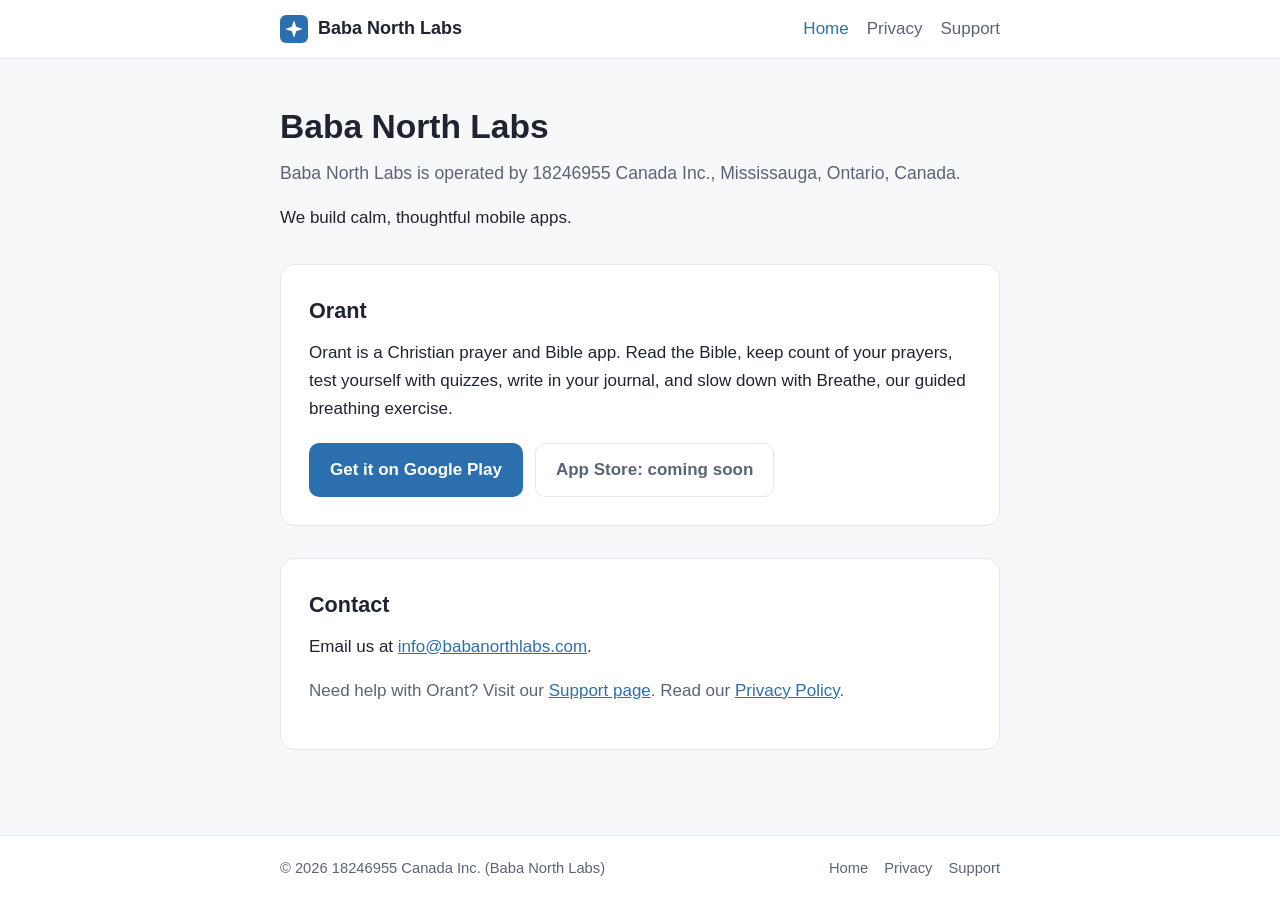
==== index.html @ 2347cf93 "Initial site for Baba North Labs Co-Authored-By: Claude Opus 5.5 <noreply@anthropic.com>" ====
<!DOCTYPE html>
<html lang="en">
<head>
  <meta charset="utf-8">
  <meta name="viewport" content="width=device-width, initial-scale=1">
  <title>Baba North Labs</title>
  <meta name="description" content="Baba North Labs is operated by 18246955 Canada Inc., Mississauga, Ontario, Canada. Makers of Orant.">
  <link rel="icon" href="/favicon.svg" type="image/svg+xml">
  <link rel="stylesheet" href="/style.css">
</head>
<body>
  <header class="site-header">
    <div class="wrap">
      <a class="brand" href="/"><img src="/favicon.svg" alt="">Baba North Labs</a>
      <nav class="nav">
        <a href="/" aria-current="page">Home</a>
        <a href="/privacy/">Privacy</a>
        <a href="/support/">Support</a>
      </nav>
    </div>
  </header>

  <main>
    <div class="wrap">
      <h1>Baba North Labs</h1>
      <p class="lead">Baba North Labs is operated by 18246955 Canada Inc., Mississauga, Ontario, Canada.</p>
      <p>We build calm, thoughtful mobile apps.</p>

      <section class="card">
        <h2>Orant</h2>
        <p>Orant is a Christian prayer and Bible app. Read the Bible, keep count of your prayers, test yourself with quizzes, write in your journal, and slow down with Breathe, our guided breathing exercise.</p>
        <div class="buttons">
          <!-- TODO: replace PLAY_STORE_LINK with your real Google Play URL -->
          <a class="btn btn-primary" href="PLAY_STORE_LINK">Get it on Google Play</a>
          <span class="btn btn-disabled" aria-disabled="true">App Store: coming soon</span>
        </div>
      </section>

      <section class="card">
        <h2>Contact</h2>
        <p>Email us at <a href="mailto:info@babanorthlabs.com">info@babanorthlabs.com</a>.</p>
        <p class="muted">Need help with Orant? Visit our <a href="/support/">Support page</a>. Read our <a href="/privacy/">Privacy Policy</a>.</p>
      </section>
    </div>
  </main>

  <footer class="site-footer">
    <div class="wrap">
      <span>© 2026 18246955 Canada Inc. (Baba North Labs)</span>
      <nav><a href="/">Home</a><a href="/privacy/">Privacy</a><a href="/support/">Support</a></nav>
    </div>
  </footer>
</body>
</html>
---- style.css ----
:root {
  --bg: #f7f8fa;
  --surface: #ffffff;
  --text: #1f2430;
  --muted: #5b6475;
  --accent: #2c6faf;
  --accent-dark: #1f5389;
  --border: #e3e7ee;
  --radius: 14px;
}

@media (prefers-color-scheme: dark) {
  :root {
    --bg: #15181e;
    --surface: #1e2228;
    --text: #e8ebf0;
    --muted: #a3acbb;
    --accent: #6ea8e0;
    --accent-dark: #8dbbe8;
    --border: #2d333c;
  }
}

* { box-sizing: border-box; }

html { -webkit-text-size-adjust: 100%; }

body {
  margin: 0;
  background: var(--bg);
  color: var(--text);
  font-family: -apple-system, BlinkMacSystemFont, "Segoe UI", Roboto, "Helvetica Neue", Arial, sans-serif;
  font-size: 17px;
  line-height: 1.65;
  display: flex;
  flex-direction: column;
  min-height: 100vh;
}

a { color: var(--accent); }
a:hover { color: var(--accent-dark); }

.wrap {
  width: 100%;
  max-width: 760px;
  margin: 0 auto;
  padding: 0 20px;
}

/* Header */
.site-header {
  background: var(--surface);
  border-bottom: 1px solid var(--border);
}
.site-header .wrap {
  display: flex;
  align-items: center;
  justify-content: space-between;
  gap: 16px;
  padding-top: 14px;
  padding-bottom: 14px;
  flex-wrap: wrap;
}
.brand {
  display: flex;
  align-items: center;
  gap: 10px;
  font-weight: 700;
  color: var(--text);
  text-decoration: none;
  font-size: 18px;
}
.brand img { width: 28px; height: 28px; }
.nav { display: flex; gap: 18px; }
.nav a {
  color: var(--muted);
  text-decoration: none;
  font-weight: 500;
}
.nav a:hover, .nav a[aria-current="page"] { color: var(--accent); }

/* Main */
main { flex: 1; padding: 48px 0 64px; }

h1 { font-size: 2.1rem; line-height: 1.2; margin: 0 0 12px; }
h2 { font-size: 1.35rem; margin: 40px 0 10px; }
h3 { font-size: 1.1rem; margin: 26px 0 6px; }
p, ul { margin: 0 0 16px; }
ul { padding-left: 22px; }
li { margin-bottom: 6px; }

.lead { font-size: 1.1rem; color: var(--muted); }
.muted { color: var(--muted); }

.card {
  background: var(--surface);
  border: 1px solid var(--border);
  border-radius: var(--radius);
  padding: 28px;
  margin-top: 32px;
}
.card h2 { margin-top: 0; }

.buttons { display: flex; gap: 12px; flex-wrap: wrap; margin-top: 20px; }
.btn {
  display: inline-flex;
  align-items: center;
  gap: 8px;
  padding: 12px 20px;
  border-radius: 10px;
  font-weight: 600;
  text-decoration: none;
  border: 1px solid transparent;
}
.btn-primary { background: var(--accent); color: #fff; }
.btn-primary:hover { background: var(--accent-dark); color: #fff; }
.btn-disabled {
  background: transparent;
  color: var(--muted);
  border-color: var(--border);
  cursor: default;
}

.note {
  background: rgba(44, 111, 175, 0.08);
  border-left: 3px solid var(--accent);
  padding: 12px 16px;
  border-radius: 6px;
}

.check {
  background: #fff3c4;
  color: #6b4e00;
  padding: 0 4px;
  border-radius: 4px;
  font-weight: 600;
  font-size: 0.9em;
}

details {
  border-bottom: 1px solid var(--border);
  padding: 14px 0;
}
summary { cursor: pointer; font-weight: 600; }
details p { margin: 10px 0 0; }

/* Footer */
.site-footer {
  border-top: 1px solid var(--border);
  background: var(--surface);
  font-size: 0.92rem;
  color: var(--muted);
}
.site-footer .wrap {
  display: flex;
  justify-content: space-between;
  flex-wrap: wrap;
  gap: 12px;
  padding-top: 20px;
  padding-bottom: 20px;
}
.site-footer nav { display: flex; gap: 16px; }
.site-footer a { color: var(--muted); text-decoration: none; }
.site-footer a:hover { color: var(--accent); }

@media (max-width: 560px) {
  body { font-size: 16px; }
  h1 { font-size: 1.7rem; }
  main { padding: 32px 0 48px; }
  .card { padding: 20px; }
}
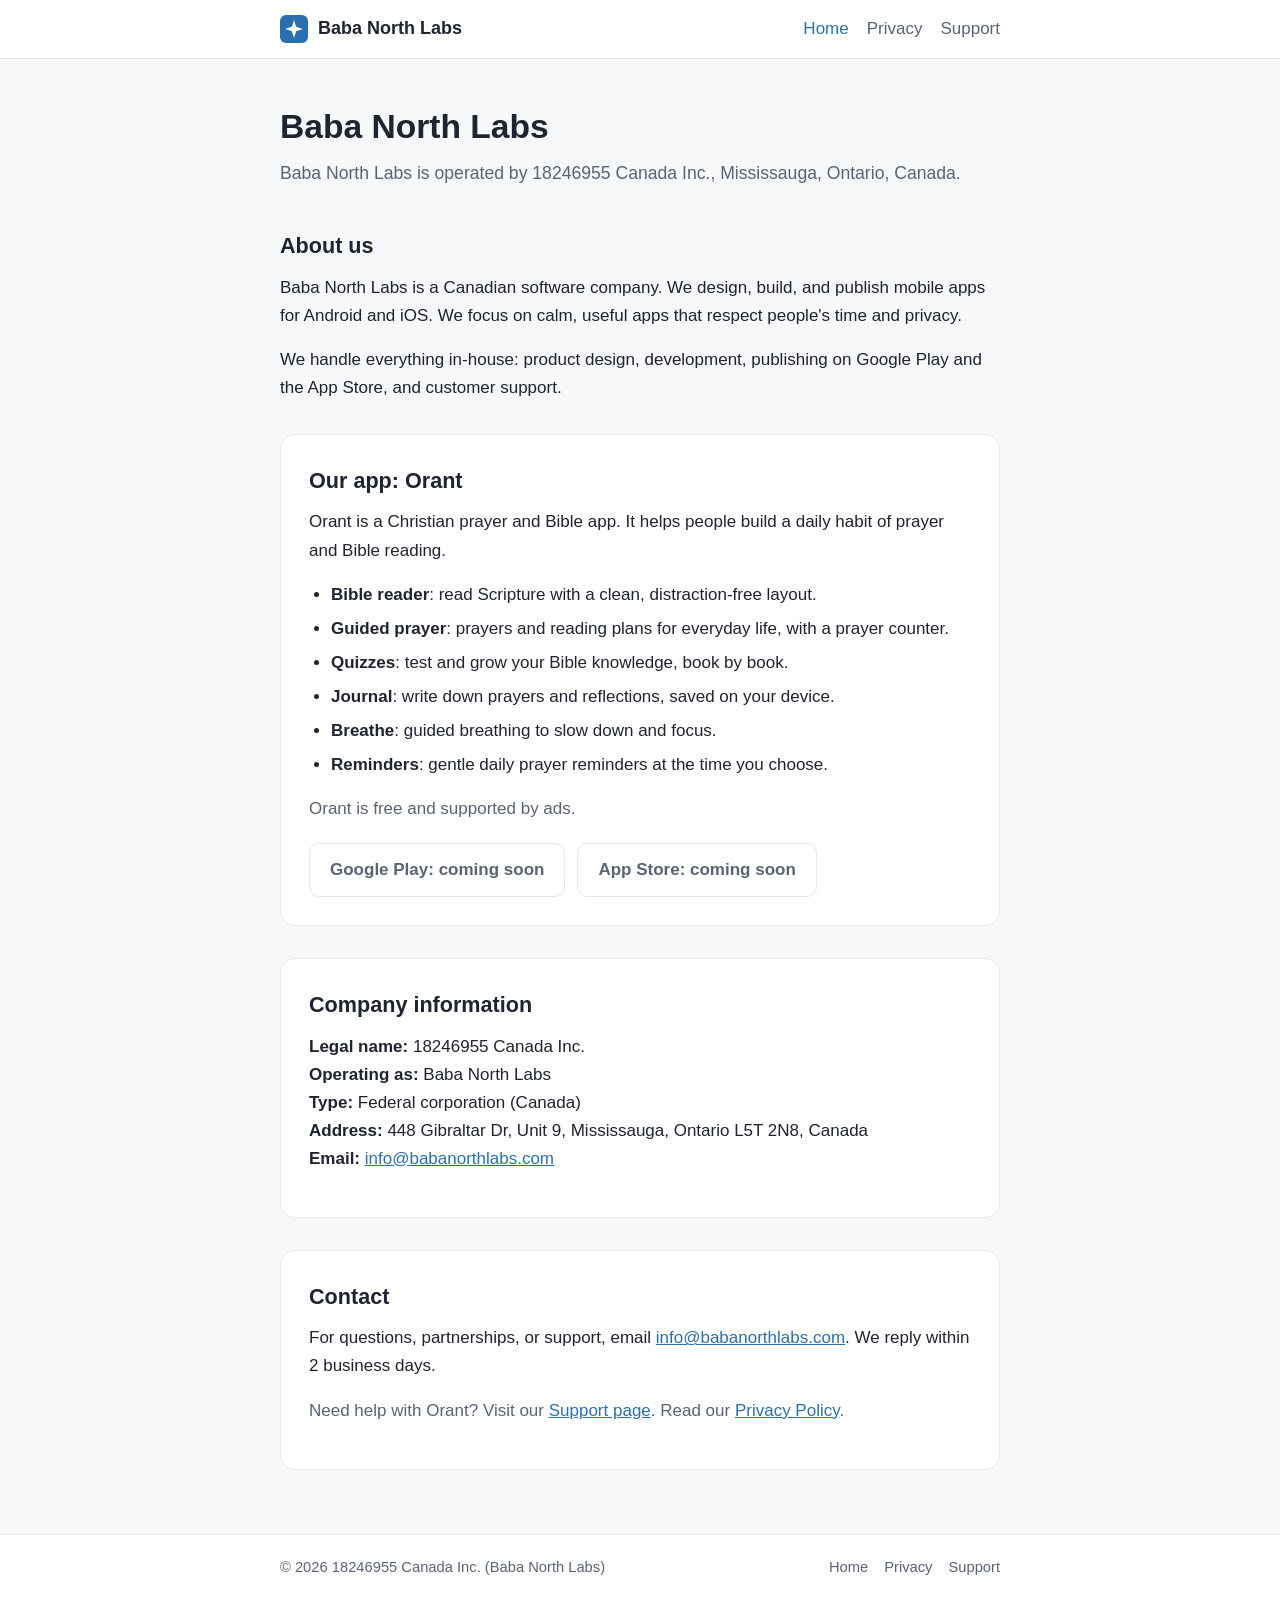
==== commit 857b8713: "Expand home page with company info; mark Orant as coming soon Co-Authored-By: Claude Opus 5.5 <norep" ====
--- a/index.html
+++ b/index.html
@@ -4,7 +4,7 @@
   <meta charset="utf-8">
   <meta name="viewport" content="width=device-width, initial-scale=1">
   <title>Baba North Labs</title>
-  <meta name="description" content="Baba North Labs is operated by 18246955 Canada Inc., Mississauga, Ontario, Canada. Makers of Orant.">
+  <meta name="description" content="Baba North Labs is operated by 18246955 Canada Inc., Mississauga, Ontario, Canada. We design and publish mobile apps, including Orant.">
   <link rel="icon" href="/favicon.svg" type="image/svg+xml">
   <link rel="stylesheet" href="/style.css">
 </head>
@@ -24,21 +24,45 @@
     <div class="wrap">
       <h1>Baba North Labs</h1>
       <p class="lead">Baba North Labs is operated by 18246955 Canada Inc., Mississauga, Ontario, Canada.</p>
-      <p>We build calm, thoughtful mobile apps.</p>
+
+      <section>
+        <h2>About us</h2>
+        <p>Baba North Labs is a Canadian software company. We design, build, and publish mobile apps for Android and iOS. We focus on calm, useful apps that respect people's time and privacy.</p>
+        <p>We handle everything in-house: product design, development, publishing on Google Play and the App Store, and customer support.</p>
+      </section>
 
       <section class="card">
-        <h2>Orant</h2>
-        <p>Orant is a Christian prayer and Bible app. Read the Bible, keep count of your prayers, test yourself with quizzes, write in your journal, and slow down with Breathe, our guided breathing exercise.</p>
+        <h2>Our app: Orant</h2>
+        <p>Orant is a Christian prayer and Bible app. It helps people build a daily habit of prayer and Bible reading.</p>
+        <ul>
+          <li><strong>Bible reader</strong>: read Scripture with a clean, distraction-free layout.</li>
+          <li><strong>Guided prayer</strong>: prayers and reading plans for everyday life, with a prayer counter.</li>
+          <li><strong>Quizzes</strong>: test and grow your Bible knowledge, book by book.</li>
+          <li><strong>Journal</strong>: write down prayers and reflections, saved on your device.</li>
+          <li><strong>Breathe</strong>: guided breathing to slow down and focus.</li>
+          <li><strong>Reminders</strong>: gentle daily prayer reminders at the time you choose.</li>
+        </ul>
+        <p class="muted">Orant is free and supported by ads.</p>
         <div class="buttons">
-          <!-- TODO: replace PLAY_STORE_LINK with your real Google Play URL -->
-          <a class="btn btn-primary" href="PLAY_STORE_LINK">Get it on Google Play</a>
+          <span class="btn btn-disabled" aria-disabled="true">Google Play: coming soon</span>
           <span class="btn btn-disabled" aria-disabled="true">App Store: coming soon</span>
         </div>
       </section>
 
       <section class="card">
+        <h2>Company information</h2>
+        <p>
+          <strong>Legal name:</strong> 18246955 Canada Inc.<br>
+          <strong>Operating as:</strong> Baba North Labs<br>
+          <strong>Type:</strong> Federal corporation (Canada)<br>
+          <strong>Address:</strong> 448 Gibraltar Dr, Unit 9, Mississauga, Ontario L5T 2N8, Canada<br>
+          <strong>Email:</strong> <a href="mailto:info@babanorthlabs.com">info@babanorthlabs.com</a>
+        </p>
+      </section>
+
+      <section class="card">
         <h2>Contact</h2>
-        <p>Email us at <a href="mailto:info@babanorthlabs.com">info@babanorthlabs.com</a>.</p>
+        <p>For questions, partnerships, or support, email <a href="mailto:info@babanorthlabs.com">info@babanorthlabs.com</a>. We reply within 2 business days.</p>
         <p class="muted">Need help with Orant? Visit our <a href="/support/">Support page</a>. Read our <a href="/privacy/">Privacy Policy</a>.</p>
       </section>
     </div>
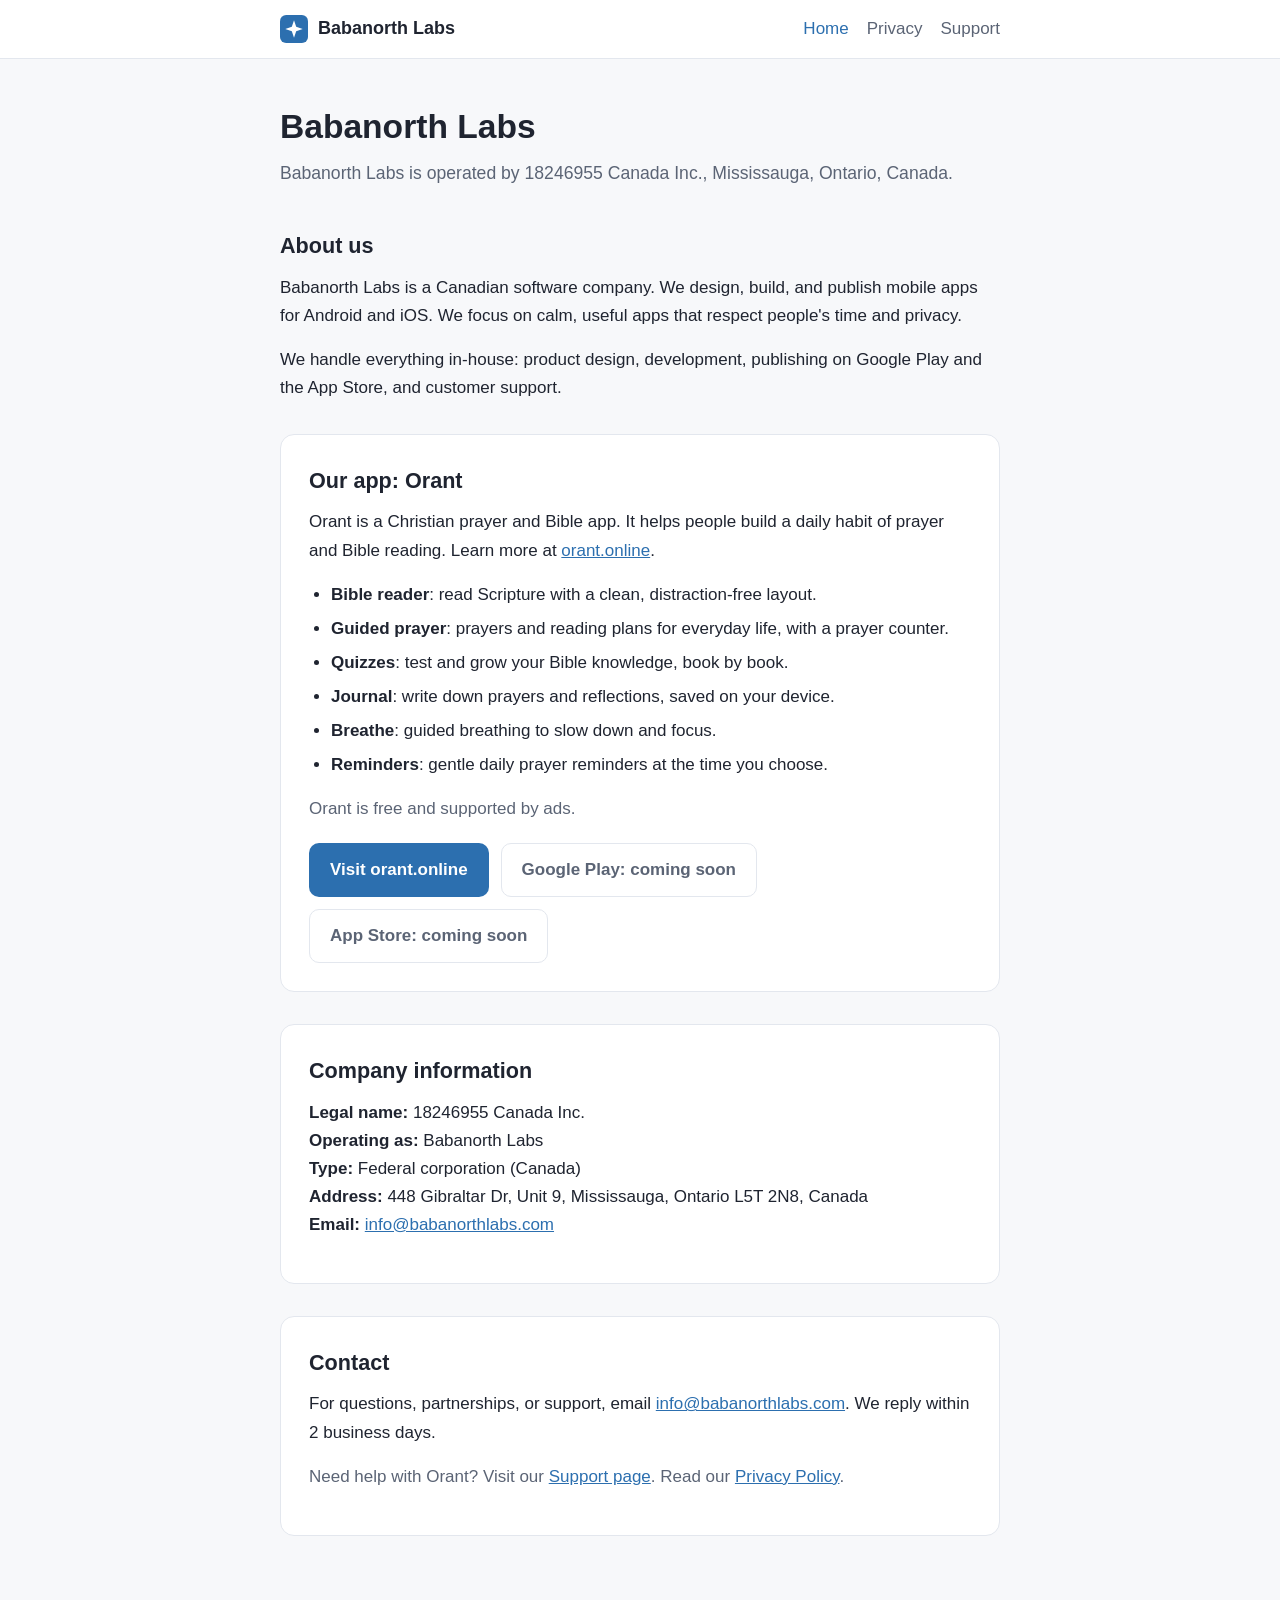
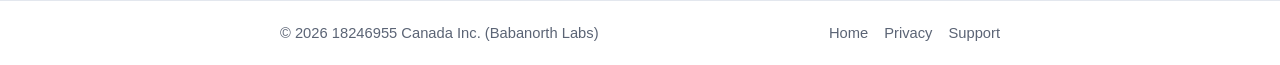
==== commit 7c5f1808: "Use Babanorth Labs name; link to orant.online Co-Authored-By: Claude Opus 5.5 <noreply@anthropic.com" ====
--- a/index.html
+++ b/index.html
@@ -3,15 +3,15 @@
 <head>
   <meta charset="utf-8">
   <meta name="viewport" content="width=device-width, initial-scale=1">
-  <title>Baba North Labs</title>
-  <meta name="description" content="Baba North Labs is operated by 18246955 Canada Inc., Mississauga, Ontario, Canada. We design and publish mobile apps, including Orant.">
+  <title>Babanorth Labs</title>
+  <meta name="description" content="Babanorth Labs is operated by 18246955 Canada Inc., Mississauga, Ontario, Canada. We design and publish mobile apps, including Orant.">
   <link rel="icon" href="/favicon.svg" type="image/svg+xml">
   <link rel="stylesheet" href="/style.css">
 </head>
 <body>
   <header class="site-header">
     <div class="wrap">
-      <a class="brand" href="/"><img src="/favicon.svg" alt="">Baba North Labs</a>
+      <a class="brand" href="/"><img src="/favicon.svg" alt="">Babanorth Labs</a>
       <nav class="nav">
         <a href="/" aria-current="page">Home</a>
         <a href="/privacy/">Privacy</a>
@@ -22,18 +22,18 @@
 
   <main>
     <div class="wrap">
-      <h1>Baba North Labs</h1>
-      <p class="lead">Baba North Labs is operated by 18246955 Canada Inc., Mississauga, Ontario, Canada.</p>
+      <h1>Babanorth Labs</h1>
+      <p class="lead">Babanorth Labs is operated by 18246955 Canada Inc., Mississauga, Ontario, Canada.</p>
 
       <section>
         <h2>About us</h2>
-        <p>Baba North Labs is a Canadian software company. We design, build, and publish mobile apps for Android and iOS. We focus on calm, useful apps that respect people's time and privacy.</p>
+        <p>Babanorth Labs is a Canadian software company. We design, build, and publish mobile apps for Android and iOS. We focus on calm, useful apps that respect people's time and privacy.</p>
         <p>We handle everything in-house: product design, development, publishing on Google Play and the App Store, and customer support.</p>
       </section>
 
       <section class="card">
         <h2>Our app: Orant</h2>
-        <p>Orant is a Christian prayer and Bible app. It helps people build a daily habit of prayer and Bible reading.</p>
+        <p>Orant is a Christian prayer and Bible app. It helps people build a daily habit of prayer and Bible reading. Learn more at <a href="https://orant.online">orant.online</a>.</p>
         <ul>
           <li><strong>Bible reader</strong>: read Scripture with a clean, distraction-free layout.</li>
           <li><strong>Guided prayer</strong>: prayers and reading plans for everyday life, with a prayer counter.</li>
@@ -44,6 +44,7 @@
         </ul>
         <p class="muted">Orant is free and supported by ads.</p>
         <div class="buttons">
+          <a class="btn btn-primary" href="https://orant.online">Visit orant.online</a>
           <span class="btn btn-disabled" aria-disabled="true">Google Play: coming soon</span>
           <span class="btn btn-disabled" aria-disabled="true">App Store: coming soon</span>
         </div>
@@ -53,7 +54,7 @@
         <h2>Company information</h2>
         <p>
           <strong>Legal name:</strong> 18246955 Canada Inc.<br>
-          <strong>Operating as:</strong> Baba North Labs<br>
+          <strong>Operating as:</strong> Babanorth Labs<br>
           <strong>Type:</strong> Federal corporation (Canada)<br>
           <strong>Address:</strong> 448 Gibraltar Dr, Unit 9, Mississauga, Ontario L5T 2N8, Canada<br>
           <strong>Email:</strong> <a href="mailto:info@babanorthlabs.com">info@babanorthlabs.com</a>
@@ -70,7 +71,7 @@
 
   <footer class="site-footer">
     <div class="wrap">
-      <span>© 2026 18246955 Canada Inc. (Baba North Labs)</span>
+      <span>© 2026 18246955 Canada Inc. (Babanorth Labs)</span>
       <nav><a href="/">Home</a><a href="/privacy/">Privacy</a><a href="/support/">Support</a></nav>
     </div>
   </footer>
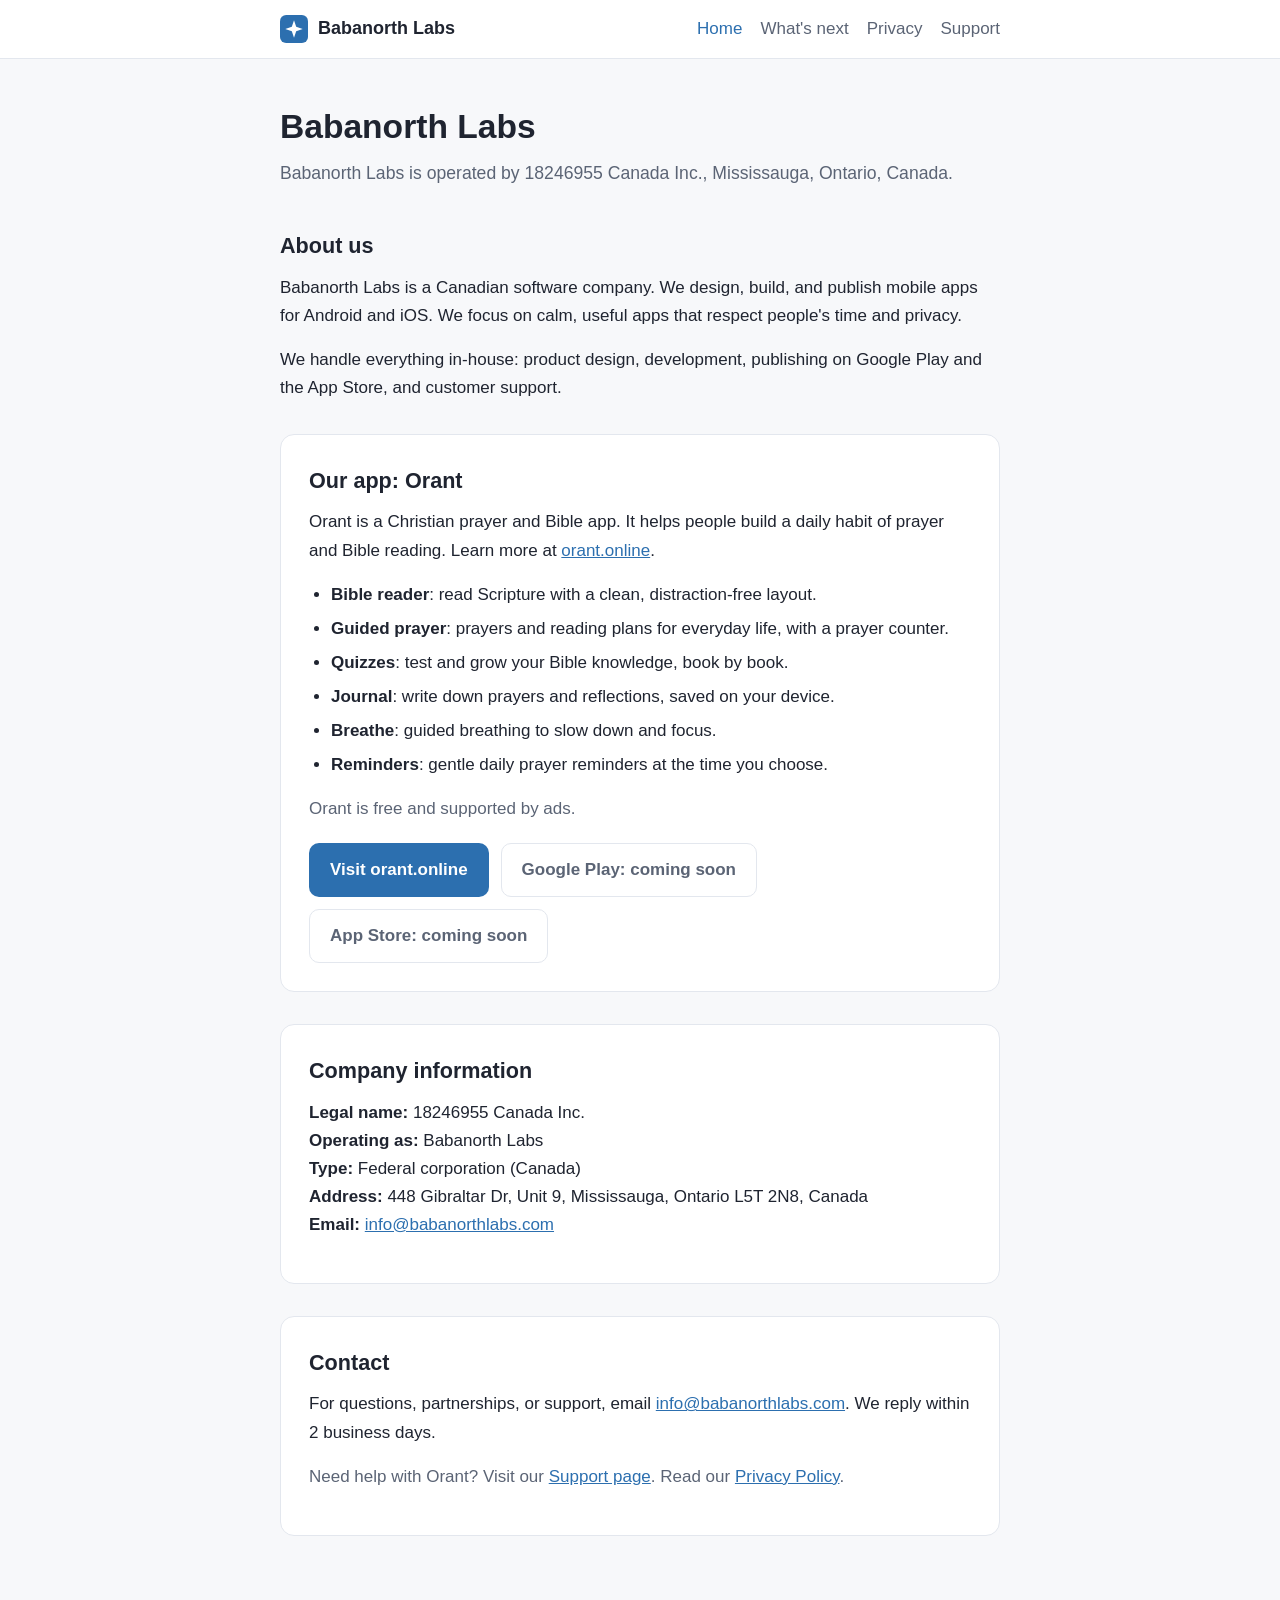
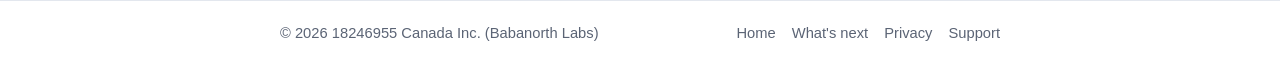
==== commit f40bda51: "Add What's next page and nav links Co-Authored-By: Claude Opus 5.5 <noreply@anthropic.com>" ====
--- a/index.html
+++ b/index.html
@@ -14,6 +14,7 @@
       <a class="brand" href="/"><img src="/favicon.svg" alt="">Babanorth Labs</a>
       <nav class="nav">
         <a href="/" aria-current="page">Home</a>
+        <a href="/whats-next/">What's next</a>
         <a href="/privacy/">Privacy</a>
         <a href="/support/">Support</a>
       </nav>
@@ -72,7 +73,7 @@
   <footer class="site-footer">
     <div class="wrap">
       <span>© 2026 18246955 Canada Inc. (Babanorth Labs)</span>
-      <nav><a href="/">Home</a><a href="/privacy/">Privacy</a><a href="/support/">Support</a></nav>
+      <nav><a href="/">Home</a><a href="/whats-next/">What's next</a><a href="/privacy/">Privacy</a><a href="/support/">Support</a></nav>
     </div>
   </footer>
 </body>
--- a/style.css
+++ b/style.css
@@ -169,3 +169,7 @@
   main { padding: 32px 0 48px; }
   .card { padding: 20px; }
 }
+
+@media (max-width: 480px) {
+  .nav { gap: 12px; font-size: 0.95rem; }
+}
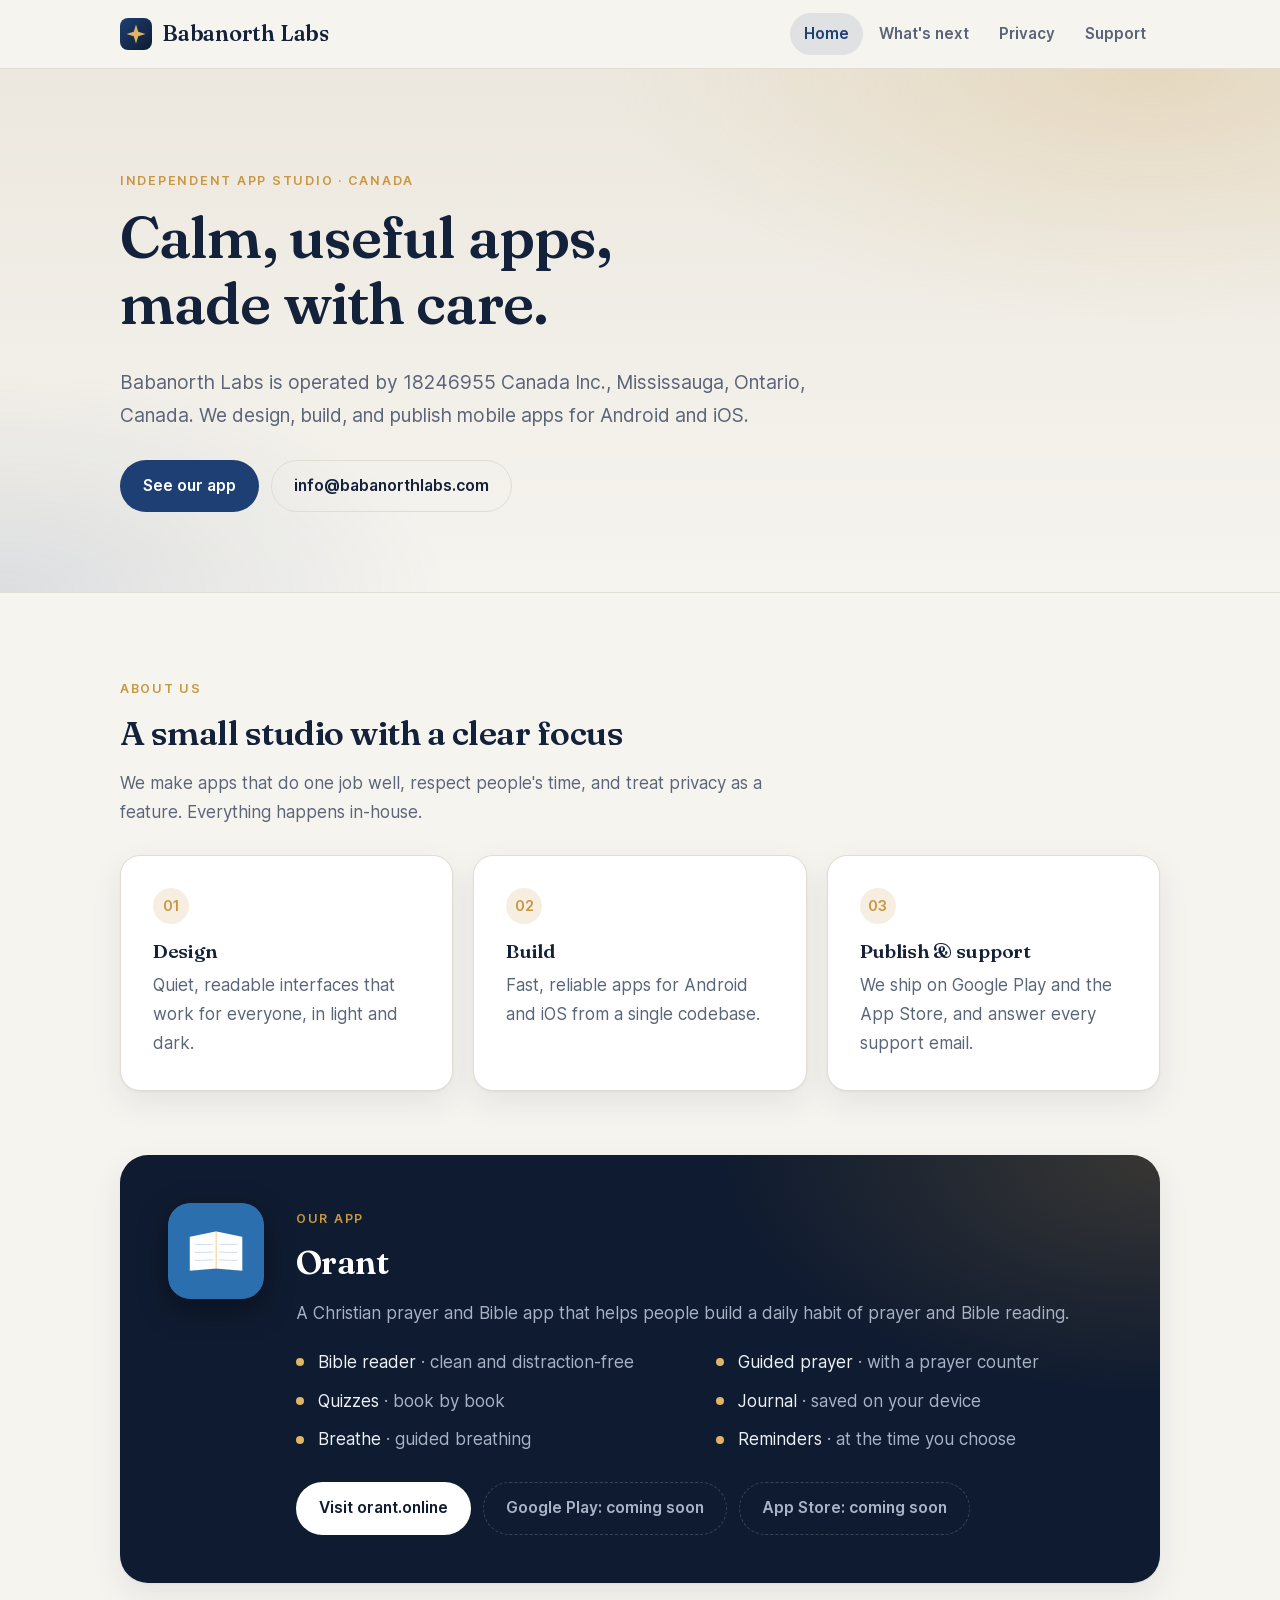
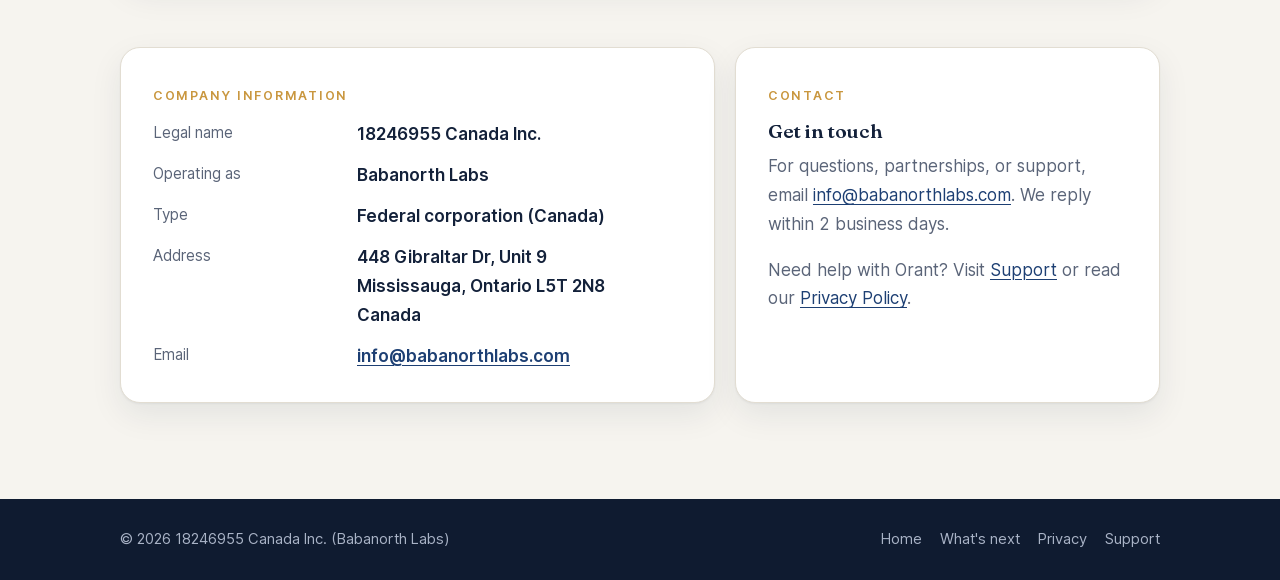
==== commit 5ff3c277: "Redesign with premium look matching Orant (Fraunces/Inter, navy and gold) Co-Authored-By: Claude Opu" ====
--- a/index.html
+++ b/index.html
@@ -6,9 +6,10 @@
   <title>Babanorth Labs</title>
   <meta name="description" content="Babanorth Labs is operated by 18246955 Canada Inc., Mississauga, Ontario, Canada. We design and publish mobile apps, including Orant.">
   <link rel="icon" href="/favicon.svg" type="image/svg+xml">
+  <link rel="preload" href="/assets/fonts/fraunces-600.woff2" as="font" type="font/woff2" crossorigin>
   <link rel="stylesheet" href="/style.css">
 </head>
-<body>
+<body class="home">
   <header class="site-header">
     <div class="wrap">
       <a class="brand" href="/"><img src="/favicon.svg" alt="">Babanorth Labs</a>
@@ -22,50 +23,87 @@
   </header>
 
   <main>
+    <section class="hero">
+      <div class="wrap">
+        <span class="eyebrow">Independent app studio · Canada</span>
+        <h1>Calm, useful apps, made with care.</h1>
+        <p class="lead">Babanorth Labs is operated by 18246955 Canada Inc., Mississauga, Ontario, Canada. We design, build, and publish mobile apps for Android and iOS.</p>
+        <div class="buttons">
+          <a class="btn btn-primary" href="#orant">See our app</a>
+          <a class="btn btn-ghost" href="mailto:info@babanorthlabs.com">info@babanorthlabs.com</a>
+        </div>
+      </div>
+    </section>
+
     <div class="wrap">
-      <h1>Babanorth Labs</h1>
-      <p class="lead">Babanorth Labs is operated by 18246955 Canada Inc., Mississauga, Ontario, Canada.</p>
-
-      <section>
-        <h2>About us</h2>
-        <p>Babanorth Labs is a Canadian software company. We design, build, and publish mobile apps for Android and iOS. We focus on calm, useful apps that respect people's time and privacy.</p>
-        <p>We handle everything in-house: product design, development, publishing on Google Play and the App Store, and customer support.</p>
-      </section>
-
-      <section class="card">
-        <h2>Our app: Orant</h2>
-        <p>Orant is a Christian prayer and Bible app. It helps people build a daily habit of prayer and Bible reading. Learn more at <a href="https://orant.online">orant.online</a>.</p>
-        <ul>
-          <li><strong>Bible reader</strong>: read Scripture with a clean, distraction-free layout.</li>
-          <li><strong>Guided prayer</strong>: prayers and reading plans for everyday life, with a prayer counter.</li>
-          <li><strong>Quizzes</strong>: test and grow your Bible knowledge, book by book.</li>
-          <li><strong>Journal</strong>: write down prayers and reflections, saved on your device.</li>
-          <li><strong>Breathe</strong>: guided breathing to slow down and focus.</li>
-          <li><strong>Reminders</strong>: gentle daily prayer reminders at the time you choose.</li>
-        </ul>
-        <p class="muted">Orant is free and supported by ads.</p>
-        <div class="buttons">
-          <a class="btn btn-primary" href="https://orant.online">Visit orant.online</a>
-          <span class="btn btn-disabled" aria-disabled="true">Google Play: coming soon</span>
-          <span class="btn btn-disabled" aria-disabled="true">App Store: coming soon</span>
+      <section class="section">
+        <div class="section-head">
+          <span class="eyebrow">About us</span>
+          <h2>A small studio with a clear focus</h2>
+          <p class="muted">We make apps that do one job well, respect people's time, and treat privacy as a feature. Everything happens in-house.</p>
+        </div>
+        <div class="grid">
+          <div class="card">
+            <span class="num">01</span>
+            <h3>Design</h3>
+            <p class="muted">Quiet, readable interfaces that work for everyone, in light and dark.</p>
+          </div>
+          <div class="card">
+            <span class="num">02</span>
+            <h3>Build</h3>
+            <p class="muted">Fast, reliable apps for Android and iOS from a single codebase.</p>
+          </div>
+          <div class="card">
+            <span class="num">03</span>
+            <h3>Publish &amp; support</h3>
+            <p class="muted">We ship on Google Play and the App Store, and answer every support email.</p>
+          </div>
         </div>
       </section>
 
-      <section class="card">
-        <h2>Company information</h2>
-        <p>
-          <strong>Legal name:</strong> 18246955 Canada Inc.<br>
-          <strong>Operating as:</strong> Babanorth Labs<br>
-          <strong>Type:</strong> Federal corporation (Canada)<br>
-          <strong>Address:</strong> 448 Gibraltar Dr, Unit 9, Mississauga, Ontario L5T 2N8, Canada<br>
-          <strong>Email:</strong> <a href="mailto:info@babanorthlabs.com">info@babanorthlabs.com</a>
-        </p>
+      <section class="section" id="orant">
+        <div class="feature">
+          <img class="app-icon" src="/assets/img/orant-icon.png" alt="Orant app icon" width="96" height="96">
+          <div>
+            <span class="eyebrow">Our app</span>
+            <h2>Orant</h2>
+            <p>A Christian prayer and Bible app that helps people build a daily habit of prayer and Bible reading.</p>
+            <ul>
+              <li>Bible reader <span>· clean and distraction-free</span></li>
+              <li>Guided prayer <span>· with a prayer counter</span></li>
+              <li>Quizzes <span>· book by book</span></li>
+              <li>Journal <span>· saved on your device</span></li>
+              <li>Breathe <span>· guided breathing</span></li>
+              <li>Reminders <span>· at the time you choose</span></li>
+            </ul>
+            <div class="buttons">
+              <a class="btn btn-primary" href="https://orant.online">Visit orant.online</a>
+              <span class="btn btn-disabled" aria-disabled="true">Google Play: coming soon</span>
+              <span class="btn btn-disabled" aria-disabled="true">App Store: coming soon</span>
+            </div>
+          </div>
+        </div>
       </section>
 
-      <section class="card">
-        <h2>Contact</h2>
-        <p>For questions, partnerships, or support, email <a href="mailto:info@babanorthlabs.com">info@babanorthlabs.com</a>. We reply within 2 business days.</p>
-        <p class="muted">Need help with Orant? Visit our <a href="/support/">Support page</a>. Read our <a href="/privacy/">Privacy Policy</a>.</p>
+      <section class="section">
+        <div class="grid grid-2">
+          <div class="card">
+            <span class="eyebrow">Company information</span>
+            <dl class="facts">
+              <dt>Legal name</dt><dd>18246955 Canada Inc.</dd>
+              <dt>Operating as</dt><dd>Babanorth Labs</dd>
+              <dt>Type</dt><dd>Federal corporation (Canada)</dd>
+              <dt>Address</dt><dd>448 Gibraltar Dr, Unit 9<br>Mississauga, Ontario L5T 2N8<br>Canada</dd>
+              <dt>Email</dt><dd><a href="mailto:info@babanorthlabs.com">info@babanorthlabs.com</a></dd>
+            </dl>
+          </div>
+          <div class="card">
+            <span class="eyebrow">Contact</span>
+            <h3>Get in touch</h3>
+            <p class="muted">For questions, partnerships, or support, email <a href="mailto:info@babanorthlabs.com">info@babanorthlabs.com</a>. We reply within 2 business days.</p>
+            <p class="muted">Need help with Orant? Visit <a href="/support/">Support</a> or read our <a href="/privacy/">Privacy Policy</a>.</p>
+          </div>
+        </div>
       </section>
     </div>
   </main>
--- a/style.css
+++ b/style.css
@@ -1,133 +1,291 @@
+/* Babanorth Labs — one stylesheet for every page.
+   Shares Orant's type (Fraunces + Inter) with a deeper navy-and-gold palette
+   for the parent company. */
+
+@font-face {
+  font-family: "Inter";
+  src: url("/assets/fonts/inter-400.woff2") format("woff2");
+  font-weight: 400;
+  font-display: swap;
+}
+@font-face {
+  font-family: "Inter";
+  src: url("/assets/fonts/inter-600.woff2") format("woff2");
+  font-weight: 600;
+  font-display: swap;
+}
+@font-face {
+  font-family: "Fraunces";
+  src: url("/assets/fonts/fraunces-600.woff2") format("woff2");
+  font-weight: 600;
+  font-display: swap;
+}
+
+/* ---------- tokens ---------- */
 :root {
-  --bg: #f7f8fa;
+  color-scheme: light;
+  --bg: #f6f4ef;
+  --bg-deep: #ece8df;
   --surface: #ffffff;
-  --text: #1f2430;
-  --muted: #5b6475;
-  --accent: #2c6faf;
-  --accent-dark: #1f5389;
-  --border: #e3e7ee;
-  --radius: 14px;
+  --surface-raised: #efebe3;
+  --text: #13213a;
+  --muted: #5a6478;
+  --accent: #1d3f73;
+  --accent-dark: #142e56;
+  --gold: #c9973f;
+  --night: #0f1b30;
+  --on-night: #eef1f7;
+  --on-night-muted: #a9b3c6;
+  --border: #e2ddd2;
+  --shadow: 0 1px 2px rgba(19, 33, 58, 0.05), 0 12px 32px rgba(19, 33, 58, 0.08);
+  --font-sans: "Inter", system-ui, -apple-system, "Segoe UI", Roboto, sans-serif;
+  --font-serif: "Fraunces", Georgia, "Times New Roman", serif;
+  --radius: 20px;
+  --max: 1080px;
+  --prose: 720px;
 }
 
 @media (prefers-color-scheme: dark) {
   :root {
-    --bg: #15181e;
-    --surface: #1e2228;
-    --text: #e8ebf0;
-    --muted: #a3acbb;
-    --accent: #6ea8e0;
-    --accent-dark: #8dbbe8;
-    --border: #2d333c;
+    color-scheme: dark;
+    --bg: #0e1522;
+    --bg-deep: #0a0f19;
+    --surface: #151e2e;
+    --surface-raised: #1c2739;
+    --text: #edf0f5;
+    --muted: #a3adbf;
+    --accent: #8fb3ea;
+    --accent-dark: #b3cbf1;
+    --gold: #e0b563;
+    --night: #121c2e;
+    --border: #243049;
+    --shadow: 0 1px 2px rgba(0, 0, 0, 0.3), 0 12px 32px rgba(0, 0, 0, 0.3);
   }
 }
 
-* { box-sizing: border-box; }
-
-html { -webkit-text-size-adjust: 100%; }
+/* ---------- base ---------- */
+*, *::before, *::after { box-sizing: border-box; }
+html { -webkit-text-size-adjust: 100%; text-size-adjust: 100%; }
 
 body {
   margin: 0;
   background: var(--bg);
   color: var(--text);
-  font-family: -apple-system, BlinkMacSystemFont, "Segoe UI", Roboto, "Helvetica Neue", Arial, sans-serif;
-  font-size: 17px;
-  line-height: 1.65;
+  font-family: var(--font-sans);
+  font-size: 1.0625rem;
+  line-height: 1.7;
+  -webkit-font-smoothing: antialiased;
   display: flex;
   flex-direction: column;
   min-height: 100vh;
-}
-
-a { color: var(--accent); }
-a:hover { color: var(--accent-dark); }
-
-.wrap {
-  width: 100%;
-  max-width: 760px;
-  margin: 0 auto;
-  padding: 0 20px;
-}
-
-/* Header */
+  overflow-x: hidden;
+}
+img { max-width: 100%; display: block; }
+
+a { color: var(--accent); text-underline-offset: 0.18em; text-decoration-thickness: 1px; }
+a:hover { color: var(--accent-dark); text-decoration-thickness: 2px; }
+:focus-visible { outline: 3px solid var(--gold); outline-offset: 3px; border-radius: 4px; }
+
+h1, h2, h3 {
+  font-family: var(--font-serif);
+  font-weight: 600;
+  line-height: 1.15;
+  letter-spacing: -0.015em;
+  margin: 0 0 0.5em;
+  text-wrap: balance;
+}
+h1 { font-size: clamp(2.2rem, 6vw, 3.6rem); }
+h2 { font-size: clamp(1.5rem, 3.4vw, 2.1rem); margin-top: 1.8em; }
+h3 { font-size: 1.2rem; margin-top: 1.6em; }
+p, ul { margin: 0 0 1em; }
+ul { padding-left: 1.3em; }
+li + li { margin-top: 0.35em; }
+strong { font-weight: 600; }
+
+.wrap { width: 100%; max-width: var(--max); margin: 0 auto; padding: 0 20px; }
+.prose { max-width: var(--prose); }
+
+.eyebrow {
+  display: inline-block;
+  font-size: 0.78rem;
+  font-weight: 600;
+  letter-spacing: 0.14em;
+  text-transform: uppercase;
+  color: var(--gold);
+  margin-bottom: 14px;
+}
+.lead { font-size: 1.2rem; color: var(--muted); max-width: 36em; }
+.muted { color: var(--muted); }
+
+/* ---------- header ---------- */
 .site-header {
-  background: var(--surface);
+  position: sticky;
+  top: 0;
+  z-index: 50;
+  background: color-mix(in srgb, var(--bg) 85%, transparent);
+  -webkit-backdrop-filter: saturate(1.4) blur(12px);
+  backdrop-filter: saturate(1.4) blur(12px);
   border-bottom: 1px solid var(--border);
 }
 .site-header .wrap {
   display: flex;
   align-items: center;
   justify-content: space-between;
-  gap: 16px;
-  padding-top: 14px;
-  padding-bottom: 14px;
+  gap: 12px;
+  min-height: 68px;
   flex-wrap: wrap;
 }
 .brand {
-  display: flex;
+  display: inline-flex;
   align-items: center;
   gap: 10px;
-  font-weight: 700;
   color: var(--text);
   text-decoration: none;
-  font-size: 18px;
-}
-.brand img { width: 28px; height: 28px; }
-.nav { display: flex; gap: 18px; }
+  font-family: var(--font-serif);
+  font-weight: 600;
+  font-size: 1.35rem;
+  letter-spacing: -0.01em;
+}
+.brand:hover { color: var(--text); text-decoration: none; }
+.brand img { width: 32px; height: 32px; }
+.nav { display: flex; gap: 2px; flex-wrap: wrap; }
 .nav a {
+  padding: 8px 14px;
+  border-radius: 999px;
   color: var(--muted);
   text-decoration: none;
-  font-weight: 500;
-}
-.nav a:hover, .nav a[aria-current="page"] { color: var(--accent); }
-
-/* Main */
-main { flex: 1; padding: 48px 0 64px; }
-
-h1 { font-size: 2.1rem; line-height: 1.2; margin: 0 0 12px; }
-h2 { font-size: 1.35rem; margin: 40px 0 10px; }
-h3 { font-size: 1.1rem; margin: 26px 0 6px; }
-p, ul { margin: 0 0 16px; }
-ul { padding-left: 22px; }
-li { margin-bottom: 6px; }
-
-.lead { font-size: 1.1rem; color: var(--muted); }
-.muted { color: var(--muted); }
+  font-size: 0.95rem;
+  font-weight: 600;
+}
+.nav a:hover { color: var(--text); background: var(--surface-raised); }
+.nav a[aria-current="page"] { color: var(--accent); background: color-mix(in srgb, var(--accent) 10%, transparent); }
+
+/* ---------- main ---------- */
+main { flex: 1; padding: 64px 0 88px; }
+main > .wrap { max-width: var(--prose); }
+.home main { padding-top: 0; }
+.home main > .wrap { max-width: var(--max); }
+
+/* ---------- hero ---------- */
+.hero {
+  padding: 96px 0 80px;
+  margin-bottom: 24px;
+  background:
+    radial-gradient(ellipse 60% 70% at 90% 0%, color-mix(in srgb, var(--gold) 20%, transparent), transparent 70%),
+    radial-gradient(ellipse 50% 60% at 0% 100%, color-mix(in srgb, var(--accent) 12%, transparent), transparent 70%),
+    linear-gradient(180deg, var(--bg-deep), var(--bg));
+  border-bottom: 1px solid var(--border);
+}
+.hero h1 { max-width: 14em; }
+.hero .lead { margin-bottom: 0; }
+
+/* ---------- sections ---------- */
+.section { padding: 56px 0 8px; }
+.section-head { max-width: 40em; margin-bottom: 28px; }
+.section-head h2 { margin-top: 0; }
+
+.grid { display: grid; gap: 20px; grid-template-columns: repeat(3, 1fr); }
+.grid .card { margin-top: 0; }
+.grid-2 { grid-template-columns: 1.4fr 1fr; }
+@media (max-width: 860px) { .grid, .grid-2 { grid-template-columns: 1fr; } }
 
 .card {
   background: var(--surface);
   border: 1px solid var(--border);
   border-radius: var(--radius);
-  padding: 28px;
-  margin-top: 32px;
-}
-.card h2 { margin-top: 0; }
-
-.buttons { display: flex; gap: 12px; flex-wrap: wrap; margin-top: 20px; }
+  padding: 32px;
+  margin-top: 24px;
+  box-shadow: var(--shadow);
+}
+.card h2, .card h3 { margin-top: 0; }
+.card p:last-child { margin-bottom: 0; }
+.num {
+  display: inline-grid;
+  place-items: center;
+  width: 36px;
+  height: 36px;
+  border-radius: 999px;
+  background: color-mix(in srgb, var(--gold) 16%, transparent);
+  color: var(--gold);
+  font-weight: 600;
+  font-size: 0.9rem;
+  margin-bottom: 16px;
+}
+
+/* Featured app: dark band */
+.feature {
+  display: grid;
+  grid-template-columns: auto 1fr;
+  gap: 32px;
+  align-items: start;
+  background:
+    radial-gradient(ellipse 60% 80% at 100% 0%, rgba(201, 151, 63, 0.22), transparent 70%),
+    var(--night);
+  color: var(--on-night);
+  border-radius: 28px;
+  padding: 48px;
+  box-shadow: var(--shadow);
+}
+.feature h2 { margin-top: 0; color: #fff; }
+.feature p { color: var(--on-night-muted); }
+.feature .app-icon { width: 96px; height: 96px; border-radius: 22px; box-shadow: 0 10px 30px rgba(0, 0, 0, 0.35); }
+.feature ul { list-style: none; padding: 0; display: grid; grid-template-columns: 1fr 1fr; gap: 10px 24px; margin: 20px 0 0; }
+.feature li { margin: 0; padding-left: 22px; position: relative; color: var(--on-night); }
+.feature li::before { content: ""; position: absolute; left: 0; top: 0.62em; width: 8px; height: 8px; border-radius: 50%; background: #e0b563; }
+.feature li span { color: var(--on-night-muted); }
+.feature .btn-primary { background: #fff; color: var(--night); }
+.feature .btn-primary:hover { background: #e9edf5; color: var(--night); }
+.feature .btn-disabled { color: var(--on-night-muted); border-color: rgba(255, 255, 255, 0.18); }
+@media (max-width: 700px) {
+  .feature { grid-template-columns: 1fr; padding: 32px 24px; gap: 20px; }
+  .feature .app-icon { width: 72px; height: 72px; border-radius: 18px; }
+  .feature ul { grid-template-columns: 1fr; }
+}
+
+/* Company facts */
+.facts { display: grid; grid-template-columns: 180px 1fr; gap: 12px 24px; margin: 0; }
+.facts dt { color: var(--muted); font-size: 0.95rem; }
+.facts dd { margin: 0; font-weight: 600; }
+@media (max-width: 560px) {
+  .facts { grid-template-columns: 1fr; gap: 2px; }
+  .facts dd { margin-bottom: 12px; }
+}
+
+/* ---------- buttons ---------- */
+.buttons { display: flex; gap: 12px; flex-wrap: wrap; margin-top: 28px; }
 .btn {
   display: inline-flex;
   align-items: center;
+  justify-content: center;
   gap: 8px;
-  padding: 12px 20px;
-  border-radius: 10px;
-  font-weight: 600;
+  min-height: 48px;
+  padding: 12px 22px;
+  border-radius: 999px;
+  font-weight: 600;
+  font-size: 0.98rem;
   text-decoration: none;
   border: 1px solid transparent;
-}
+  transition: transform 0.15s ease, background-color 0.15s ease;
+}
+.btn:hover { text-decoration: none; transform: translateY(-1px); }
 .btn-primary { background: var(--accent); color: #fff; }
 .btn-primary:hover { background: var(--accent-dark); color: #fff; }
-.btn-disabled {
-  background: transparent;
-  color: var(--muted);
-  border-color: var(--border);
-  cursor: default;
-}
-
+@media (prefers-color-scheme: dark) {
+  .btn-primary, .btn-primary:hover { color: var(--bg); }
+}
+.btn-ghost { background: transparent; color: var(--text); border-color: var(--border); }
+.btn-ghost:hover { color: var(--text); background: var(--surface-raised); }
+.btn-disabled { background: transparent; color: var(--muted); border: 1px dashed var(--border); cursor: default; }
+.btn-disabled:hover { transform: none; }
+
+/* ---------- legal / support pages ---------- */
 .note {
-  background: rgba(44, 111, 175, 0.08);
-  border-left: 3px solid var(--accent);
-  padding: 12px 16px;
-  border-radius: 6px;
-}
-
+  background: var(--surface);
+  border: 1px solid var(--border);
+  border-left: 3px solid var(--gold);
+  padding: 16px 20px;
+  border-radius: 12px;
+}
 .check {
   background: #fff3c4;
   color: #6b4e00;
@@ -136,40 +294,35 @@
   font-weight: 600;
   font-size: 0.9em;
 }
-
-details {
-  border-bottom: 1px solid var(--border);
-  padding: 14px 0;
-}
+details { border-bottom: 1px solid var(--border); padding: 18px 0; }
 summary { cursor: pointer; font-weight: 600; }
 details p { margin: 10px 0 0; }
 
-/* Footer */
+/* ---------- footer ---------- */
 .site-footer {
-  border-top: 1px solid var(--border);
-  background: var(--surface);
+  background: var(--night);
+  color: var(--on-night-muted);
   font-size: 0.92rem;
-  color: var(--muted);
 }
 .site-footer .wrap {
   display: flex;
   justify-content: space-between;
+  align-items: center;
   flex-wrap: wrap;
-  gap: 12px;
-  padding-top: 20px;
-  padding-bottom: 20px;
-}
-.site-footer nav { display: flex; gap: 16px; }
-.site-footer a { color: var(--muted); text-decoration: none; }
-.site-footer a:hover { color: var(--accent); }
-
-@media (max-width: 560px) {
-  body { font-size: 16px; }
-  h1 { font-size: 1.7rem; }
-  main { padding: 32px 0 48px; }
-  .card { padding: 20px; }
-}
-
-@media (max-width: 480px) {
-  .nav { gap: 12px; font-size: 0.95rem; }
-}
+  gap: 12px 24px;
+  padding-top: 28px;
+  padding-bottom: 28px;
+}
+.site-footer nav { display: flex; flex-wrap: wrap; gap: 6px 18px; }
+.site-footer a { color: var(--on-night-muted); text-decoration: none; }
+.site-footer a:hover { color: #fff; }
+
+@media (max-width: 600px) {
+  body { font-size: 1rem; }
+  main { padding: 40px 0 64px; }
+  .hero { padding: 56px 0 48px; }
+  .card { padding: 24px; }
+  .site-header .wrap { padding-top: 10px; padding-bottom: 8px; }
+  .nav { margin: 0 -14px; }
+  .nav a { padding: 6px 12px; font-size: 0.9rem; }
+}
